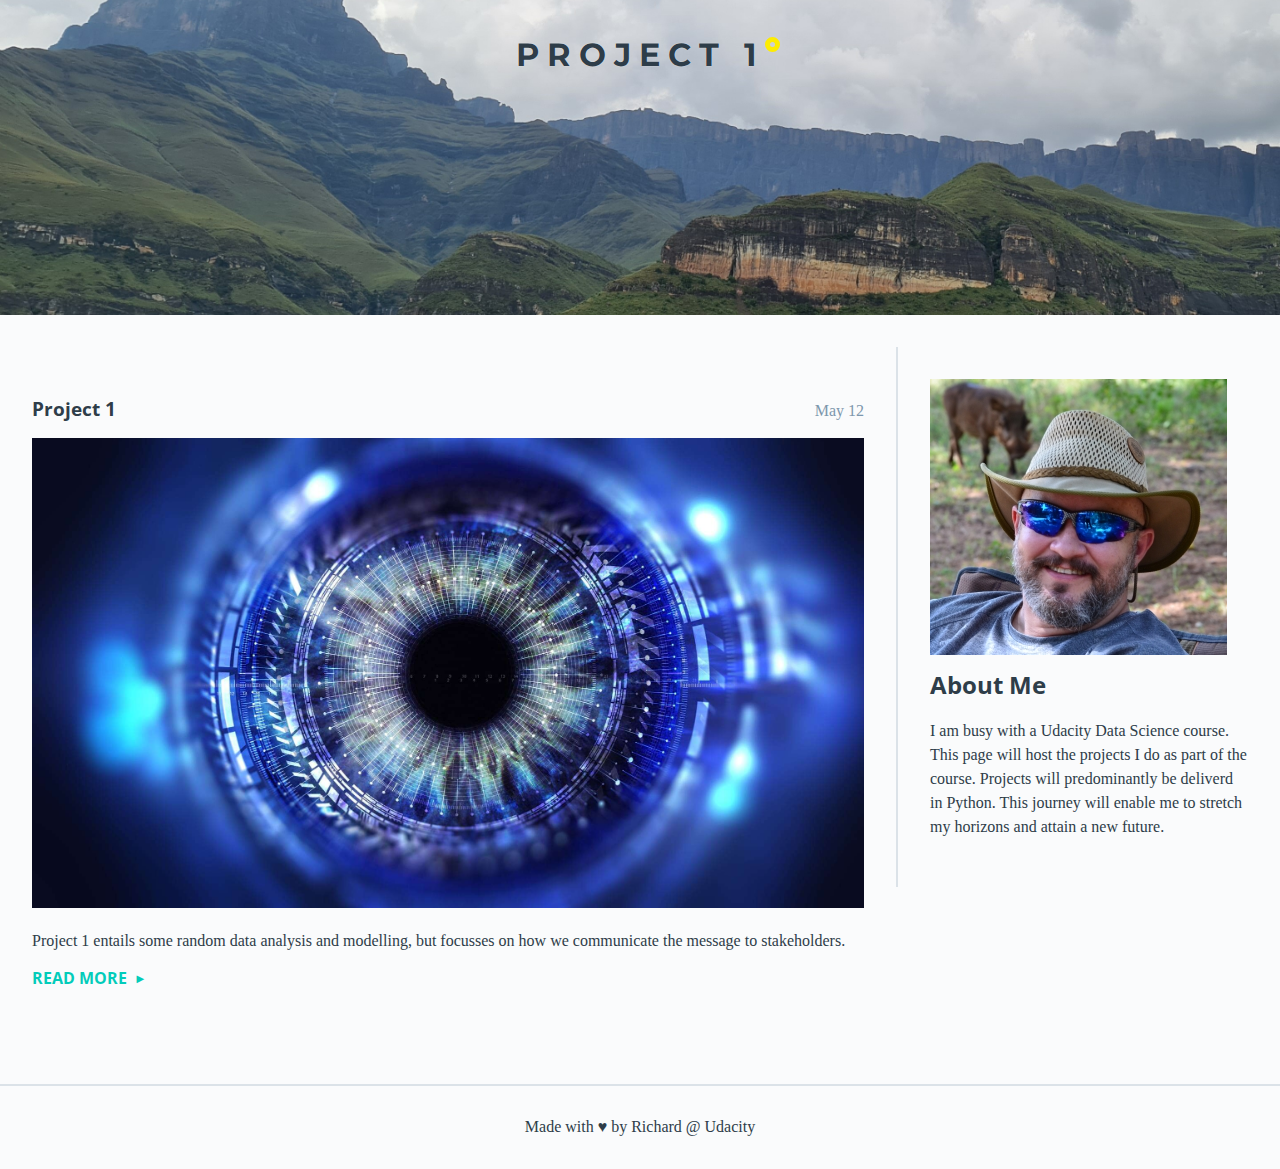
==== Project 1.html @ 75c885cf "Added Project 1 page, modified content" ====
<!doctype html>
<html lang="en">
<head>
    <meta charset="utf-8">
    <title>New Horizons</title>
    <meta name="viewport" content="width=device-width, initial-scale=1">
    <meta name="description" content="">
    <link rel="stylesheet" href="https://fonts.googleapis.com/css?family=Montserrat|Open+Sans">
    <link rel="stylesheet" href="css/normalize.min.css">
    <link rel="stylesheet" href="css/app.css">
</head>
<body>

    <header class="page-header">
        <h1>Project 1</h1>
    </header>

    <div class="container">
        <main>
            <h2 class="visuallyhidden">Articles</h2>

            <article>
                <header>
                    <h3>Project 1</h3>
                    <time datetime="2021-05-12T08:00">May 12</time>
                </header>

                <img src="img/Project 1.jpg" alt="Project 1">

                <p>Project 1 entails some random data analysis and modelling, but focusses on how we communicate the message to stakeholders.</p>

                <a class="read-more" href="Project 1.html">Read more</a>
            </article>

           <!--  <article>
                <header>
                    <h3>Seeing Clearly</h3>
                    <time datetime="2016-05-09T10:35">May 09</time>
                </header>

                <img src="img/seeing-clearly.png" alt="Mountain peaks in Alaska">

                <p>Lorem ipsum dolor sit amet, consectetur adipisicing elit. Nisi, laborum dolorem, dolor error nihil vitae similique necessitatibus omnis iure quasi vel iste repellendus alias! Asperiores voluptatem, maiores quibusdam eaque consequatur.</p>

                <a class="read-more" href="#">Read more</a>
            </article>

            <article>
                <header>
                    <h3>Something to Remember</h3>
                    <time datetime="2016-05-06T22:50">May 06</time>
                </header>

                <img src="img/something-to-remember.jpg" alt="A winding, snow-covered road">

                <p>Lorem ipsum dolor sit amet, consectetur adipisicing elit. Nisi, laborum dolorem, dolor error nihil vitae similique necessitatibus omnis iure quasi vel iste repellendus alias! Asperiores voluptatem, maiores quibusdam eaque consequatur.</p>

                <a class="read-more" href="#">Read more</a>
            </article>

            <article>
                <header>
                    <h3>Village in the Valley</h3>
                    <time datetime="2016-05-06T22:49">May 06</time>
                </header>

                <img src="img/village-in-the-valley.jpg" alt="A quaint winter village nestled in the mountain">

                <p>Lorem ipsum dolor sit amet, consectetur adipisicing elit. Nisi, laborum dolorem, dolor error nihil vitae similique necessitatibus omnis iure quasi vel iste repellendus alias! Asperiores voluptatem, maiores quibusdam eaque consequatur.</p>

                <a class="read-more" href="#">Read more</a>
            </article> -->
        </main>

        <aside>
            <img src="img/profilepic.jpg" alt="My profile picture">

            <div class="sidebar-text">
                <h2>About Me</h2>
                <p>I am busy with a Udacity Data Science course. This page will host the projects I do as part of the course. Projects will predominantly be deliverd in Python. 
                    This journey will enable me to stretch my horizons and attain a new future.
                </p>

                <!--<section>
                    <h3 class="visuallyhidden">Social Links</h3>
                    <a class="social-link" href="https://twitter.com/udacity">
                        <img src="img/social-twitter.png" alt="Twitter">
                    </a>
                    <a class="social-link" href="https://www.instagram.com/udacity/">
                        <img src="img/social-instagram.png" alt="Instagram">
                    </a>
                    <a class="social-link" href="https://plus.google.com/+Udacity">
                        <img src="img/social-google.png" alt="Google Plus">
                    </a>
                </section>-->
            </div>
        </aside>
    </div>

    <footer>
        Made with &hearts; by Richard @ Udacity
    </footer>

    <script src="js/app.js"></script>
</body>
</html>
---- css/app.css ----
/*** Site Colors ***

pale-grey: #fafbfc
pale-grey-two: #dbe2e8
dark: #2e3d49
bluegrey: #7d97ad
aquamarine: #02ccba

*/

html {
    box-sizing: border-box;
}

*,
*::before,
*::after {
    box-sizing: inherit;
}

body {
    background-color: #fafbfc;
    color: #2e3d49;
    font-family: Georgia, Times, 'Times New Roman', serif;
}

h1 {
    font-family: 'Montserrat', sans-serif;
}

h2,
h3,
h4 {
    font-family: 'Open Sans', sans-serif;
}

p {
    line-height: 1.5;
}

.container {
    margin: auto;
    max-width: 1300px;
}


/*** Header Styling ***/
.page-header {
    background-image: url('../img/headerimage.jpg');
    background-position: 50% 75%;
    background-size: cover;
    text-align: center;
    padding: 1em;
    margin-bottom: 2rem;
    min-height: 25vh;
}

h1 {
    letter-spacing: 8px;
    position: relative;
    text-transform: uppercase;
    text-shadow: 0 0 1px white;
}

h1::after {
    border: 5px solid #fdec02;
    border-radius: 50%;
    content: '';
    height: 15px;
    width: 15px;
    position: absolute;
}


/*** Article Styling ***/
article,
aside {
    margin: 2em;
}

article header {
    display: flex;
    align-items: baseline;
    justify-content: space-between;
}

time {
    color: #7d97ad;
}

article img {
    height: auto;
    width: 100%;
}

.read-more {
    color: #02ccba;
    font-family: 'Open Sans', sans-serif;
    font-weight: bold;
    text-decoration: none;
    text-transform: uppercase;
}

.read-more::after {
    content: '►';
    position: relative;
    left: 7px;
    font-size: 80%;
    top: -1px;
}


/*** Sidebar Styling ***/
aside {
    border-top: 2px solid #dbe2e8;
    margin-top: 2em;
    padding-top: 2em;
}

.social-link {
    display: inline-block;
    margin-right: 0.75em;
}


/*** Footer Styling ***/
footer {
    border-top: 2px solid #dbe2e8;
    margin-top: 4em;
    padding: 2em;
    text-align: center;
}


/*** Reponsive Styles ***/
@media (min-width: 650px) {
    aside {
        display: flex;
    }

    .sidebar-text {
        margin-left: 2em;
    }

    .sidebar-text h2 {
        margin-top: 0;
    }
}

@media (min-width: 1000px) {
    .page-header {
        min-height: 35vh;
    }

    .container {
        display: flex;
    }

    main {
        flex: 1 1 70%;
    }

    aside {
        display: block;
        border-top: 0;
        border-left: 2px solid #dbe2e8;
        margin: 0;
        padding: 2em;
        flex: 0 1 30%;
        align-self: flex-start;
    }

    .sidebar-text {
        margin-left: 0;
    }

    .sidebar-text h2 {
        margin-top: 0.5em;
    }
}

/*** Helper Classes ***/

/* from the HTML5 Boilerplate project for hidden, but accessible headings: https://github.com/h5bp/html5-boilerplate/blob/master/dist/css/main.css#L126-L145 */
.visuallyhidden {
    border: 0;
    clip: rect(0 0 0 0);
    height: 1px;
    margin: -1px;
    overflow: hidden;
    padding: 0;
    position: absolute;
    width: 1px;
    white-space: nowrap;
}
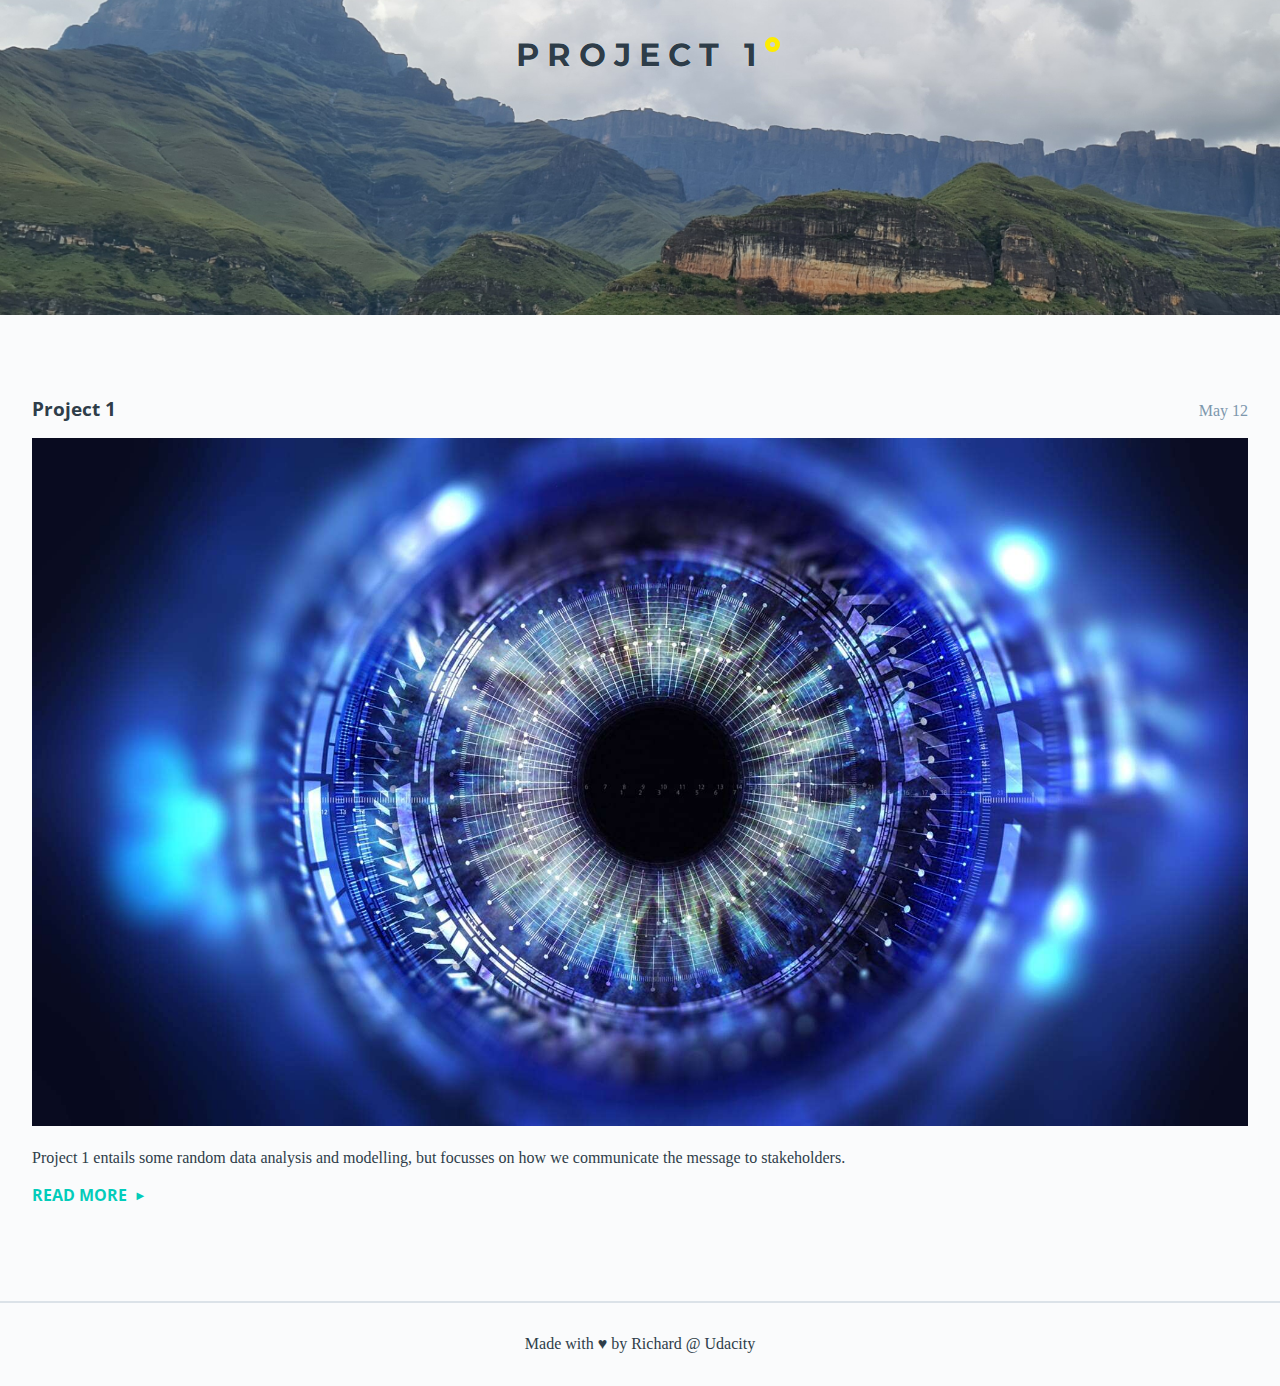
==== commit f4534f35: "Correct the index and Project 12 pages to point in the right direction" ====
--- a/Project 1.html
+++ b/Project 1.html
@@ -2,7 +2,7 @@
 <html lang="en">
 <head>
     <meta charset="utf-8">
-    <title>New Horizons</title>
+    <title>Project 1</title>
     <meta name="viewport" content="width=device-width, initial-scale=1">
     <meta name="description" content="">
     <link rel="stylesheet" href="https://fonts.googleapis.com/css?family=Montserrat|Open+Sans">
@@ -72,7 +72,7 @@
             </article> -->
         </main>
 
-        <aside>
+        <!-- <aside>
             <img src="img/profilepic.jpg" alt="My profile picture">
 
             <div class="sidebar-text">
@@ -81,7 +81,7 @@
                     This journey will enable me to stretch my horizons and attain a new future.
                 </p>
 
-                <!--<section>
+                <section>
                     <h3 class="visuallyhidden">Social Links</h3>
                     <a class="social-link" href="https://twitter.com/udacity">
                         <img src="img/social-twitter.png" alt="Twitter">
@@ -92,9 +92,9 @@
                     <a class="social-link" href="https://plus.google.com/+Udacity">
                         <img src="img/social-google.png" alt="Google Plus">
                     </a>
-                </section>-->
+                </section>
             </div>
-        </aside>
+        </aside> -->
     </div>
 
     <footer>
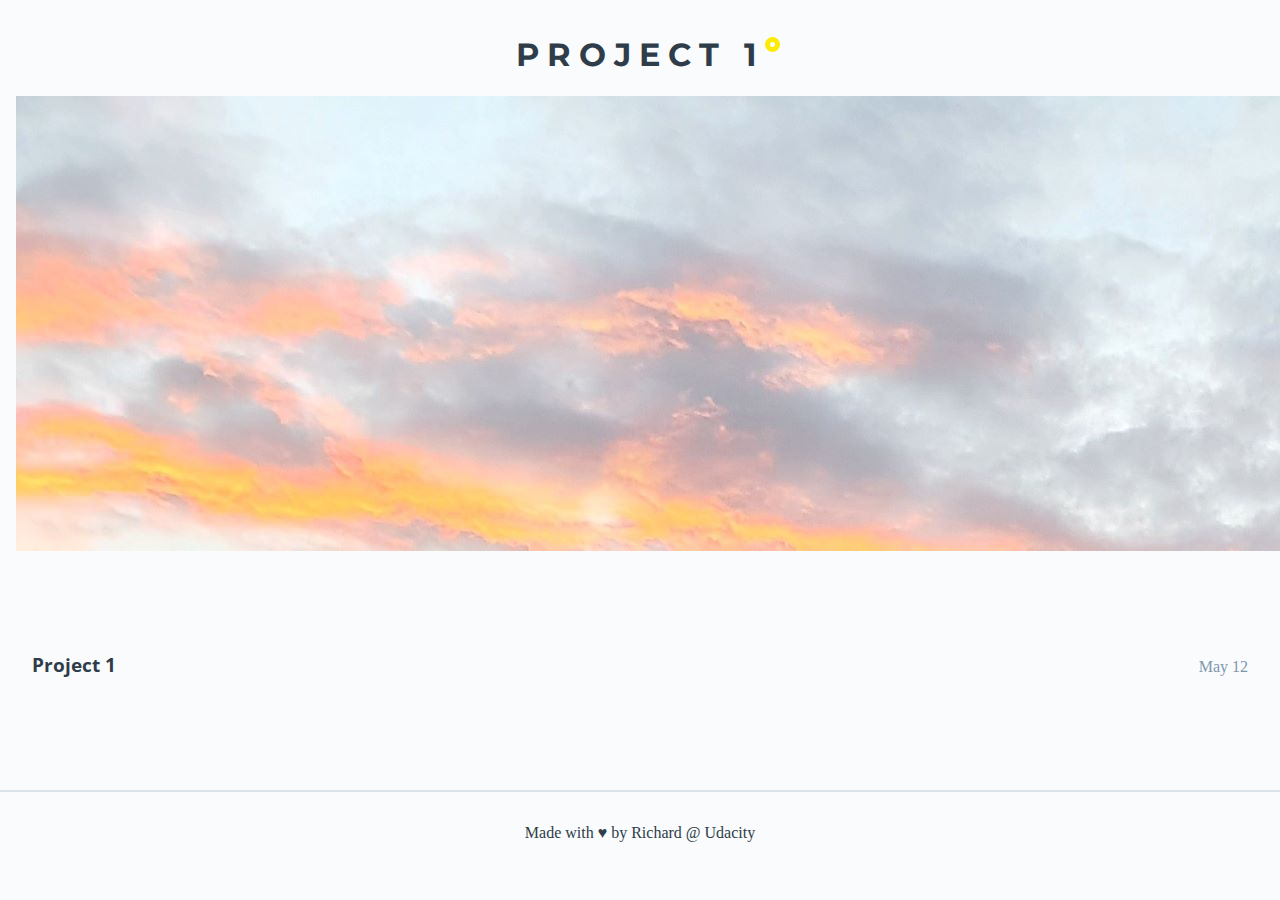
==== commit b6d5c90e: "Test new images" ====
--- a/Project 1.html
+++ b/Project 1.html
@@ -11,8 +11,9 @@
 </head>
 <body>
 
-    <header class="page-header">
+    <header class="page-header2">
         <h1>Project 1</h1>
+        <img src="img/Cloud.jpg" alt="Project 1">
     </header>
 
     <div class="container">
@@ -25,11 +26,12 @@
                     <time datetime="2021-05-12T08:00">May 12</time>
                 </header>
 
-                <img src="img/Project 1.jpg" alt="Project 1">
+              <!--  <img src="img/Project 1.jpg" alt="Project 1">
 
                 <p>Project 1 entails some random data analysis and modelling, but focusses on how we communicate the message to stakeholders.</p>
 
-                <a class="read-more" href="Project 1.html">Read more</a>
+                <a class="read-more" href="Project 1.html">Read more</a> -->
+
             </article>
 
            <!--  <article>
--- a/css/app.css
+++ b/css/app.css
@@ -47,6 +47,16 @@
 /*** Header Styling ***/
 .page-header {
     background-image: url('../img/headerimage.jpg');
+    background-position: 50% 75%;
+    background-size: cover;
+    text-align: center;
+    padding: 1em;
+    margin-bottom: 2rem;
+    min-height: 25vh;
+}
+
+.page-header2 {
+    /***background-image: url('../img/headerimage.jpg');***/
     background-position: 50% 75%;
     background-size: cover;
     text-align: center;
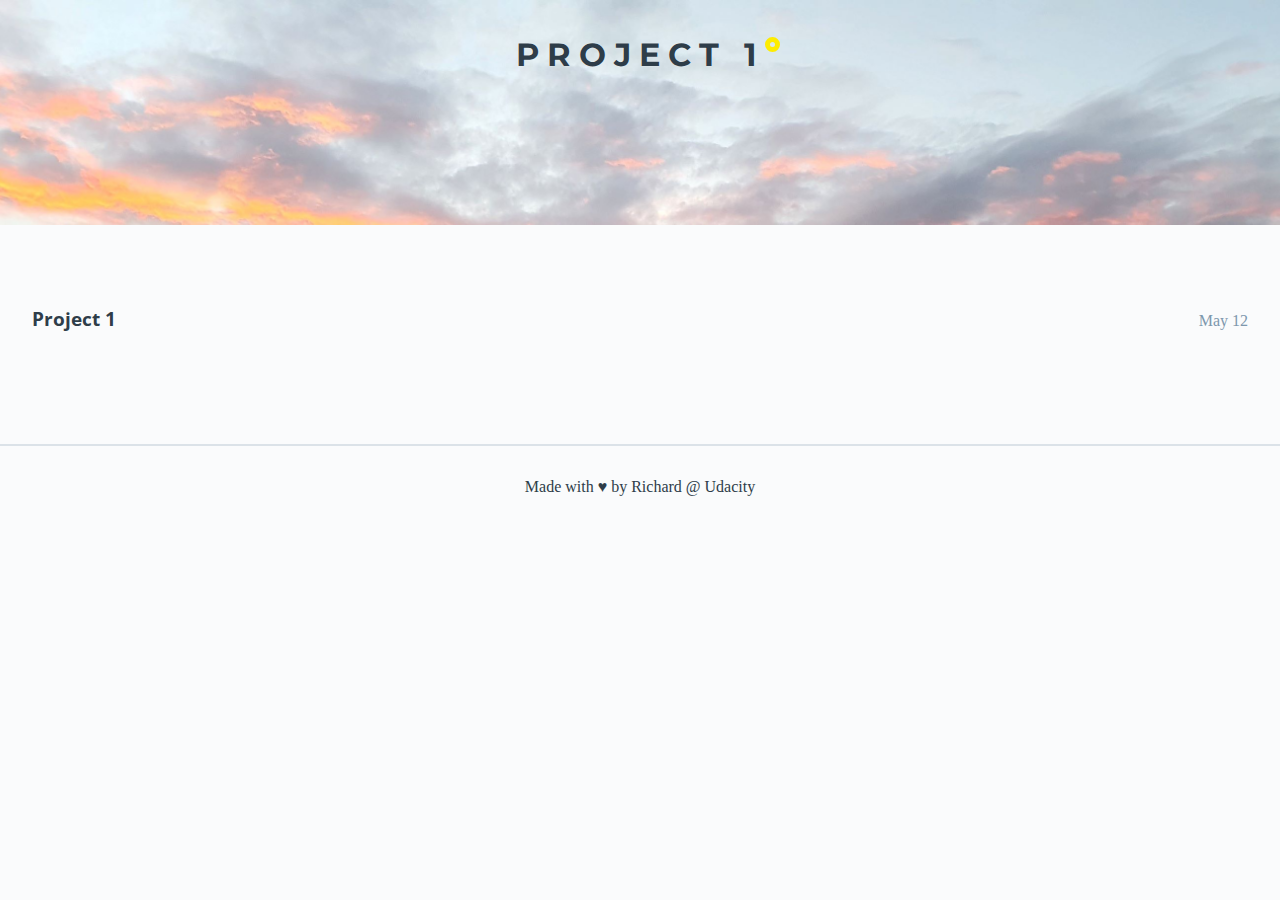
==== commit 2bda6ee5: "fix css page to have page-header2 image" ====
--- a/Project 1.html
+++ b/Project 1.html
@@ -13,7 +13,6 @@
 
     <header class="page-header2">
         <h1>Project 1</h1>
-        <img src="img/Cloud.jpg" alt="Project 1">
     </header>
 
     <div class="container">
--- a/css/app.css
+++ b/css/app.css
@@ -56,7 +56,7 @@
 }
 
 .page-header2 {
-    /***background-image: url('../img/headerimage.jpg');***/
+    background-image: url('../img/headerimage2.jpg');
     background-position: 50% 75%;
     background-size: cover;
     text-align: center;
